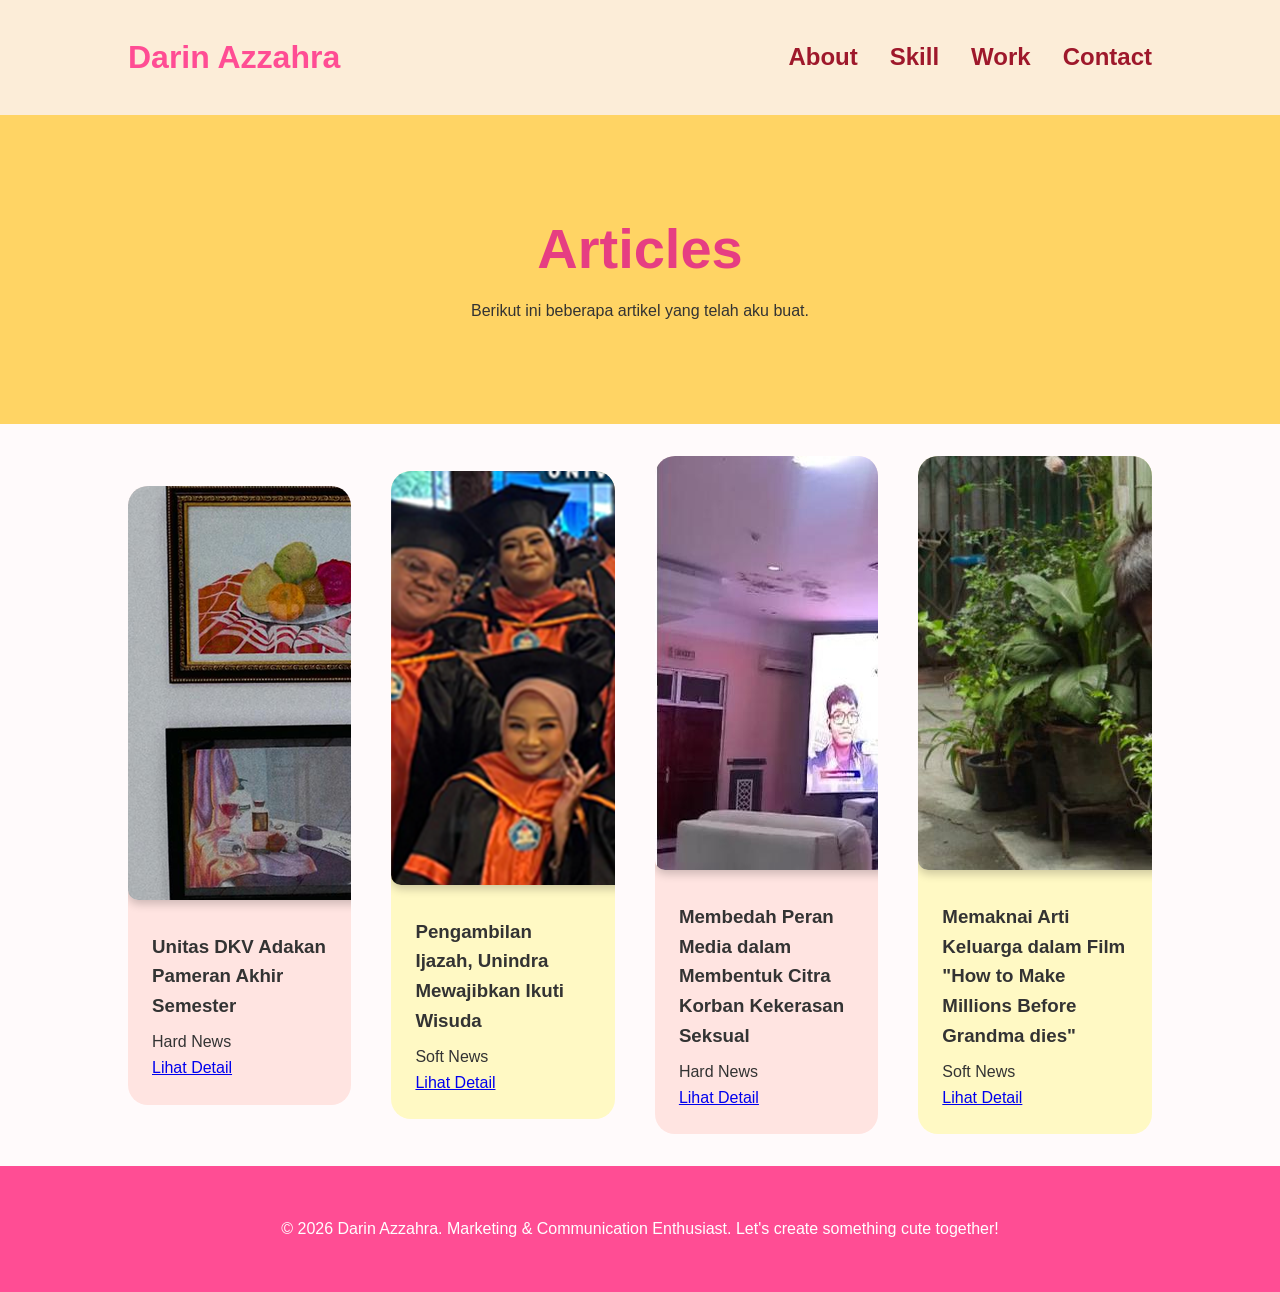
==== Articles.html @ 32db983e "Add files via upload Initial upload" ====
<!DOCTYPE html>
<html lang="id">
<head>
    <meta charset="UTF-8">
    <title>Articles</title>
    <link rel="stylesheet" href="style.css">
</head>
<body class="work-page">

    <nav>
        <div class="logo">Darin Azzahra</div>
        <ul>
            <li><a href="index.html#about">About</a></li>
            <li><a href="index.html#skill">Skill</a></li>
            <li><a href="index.html#work">Work</a></li>
            <li><a href="index.html#contact">Contact</a></li>
        </ul>
    </nav>

</body>
</html>

    <header class="hero">
        <h1><span class="pink-text">Articles</span></h1>
        <p>Berikut ini beberapa artikel yang telah aku buat.</p>
    </header>

    <section class="project">
        <div class="project-card pink-card"> 
            <div class="thumbnail"></div>
                <img src="Image/Untitled-2.png" class="thumbnail" alt="preview">
                <div class="project-info">
                    <h3>Unitas DKV Adakan Pameran Akhir Semester</h3>
                    <p>Hard News</p>
                    <a href="http://www.lpmprogress.com/post/unitas-dkv-adakan-pameran-akhir-semester">Lihat Detail</a>
                </div>
        </div>

        <div class="project-card yellow-card"> 
            <div class="thumbnail"></div>
                <img src="Image/thumbnail artikel 2.png" class="thumbnail" alt="preview">
                <div class="project-info">
                    <h3>Pengambilan Ijazah,
                    Unindra Mewajibkan Ikuti Wisuda</h3>
                    <p>Soft News</p>
                    <a href="http://www.lpmprogress.com/post/pengambilan-ijazah-unindra-mewajibkan-ikuti-wisuda">Lihat Detail</a>
                </div>
        </div>

        <div class="project-card pink-card"> 
            <div class="thumbnail"></div>
                <img src="Image/Untitled-3.png" class="thumbnail" alt="preview">
                <div class="project-info">
                    <h3>Membedah Peran Media dalam Membentuk Citra Korban Kekerasan Seksual</h3>
                    <p>Hard News</p>
                    <a href="http://www.lpmprogress.com/post/ketik-camp-public-forum-membedah-peran-media-dalam-membentuk-citra-korban-kekerasan-seksual">Lihat Detail</a>
                </div>
        </div>

        <div class="project-card yellow-card"> 
            <div class="thumbnail"></div>
                <img src="Image/how to make millions before grandma dies (2024).jpg" class="thumbnail" alt="preview">
                <div class="project-info">
                    <h3>Memaknai Arti Keluarga dalam Film
                    "How to Make Millions Before Grandma dies"</h3>
                    <p>Soft News</p>
                    <a href="http://www.lpmprogress.com/post/memaknai-arti-keluarga-dalam-film-how-to-make-millions-before-grandma-dies">Lihat Detail</a>
                </div>
        </div>
    </section>

   <footer>
        <p>© 2026 Darin Azzahra. Marketing & Communication Enthusiast. Let's create something cute together!</p>
    </footer>

</body>
</html>
---- style.css ----
/* Reset & Base Styles */
* {
    margin: 0;
    padding: 0;
    box-sizing: border-box;
}

body {
    font-family: 'Montserrat', sans-serif;
    background-color: #fffafb; 
    color: #333;
    line-height: 1.6;
}

/* Navigation */
nav {
    display: flex;
    background-color: #fcedd8;
    border-color: #9E182B;
    justify-content: space-between;
    padding: 2rem 10%;
    align-items: center;
}

.logo {
    font-weight: 900;
    font-size: 2.0rem;
    color: #ff4d94; 
}

nav ul {
    display: flex;
    list-style: none;
}

nav ul li {
    margin-left: 2rem;
}

nav ul li a {
    text-decoration: none;
    color: #9E182B;
    font-weight: 700;
    font-size: 1.5rem;
    transition: 0.3s;
    border: 15px;
    border-color: #9E182B;
}

nav ul li a:hover {
    color: #ffcc00; 
}

/* Hero Section */
.hero {
    text-align: center;
    padding: 100px 10%;
    background-color: #ffd464;
}

.hero h1 {
    font-size: 3.5rem;
    font-weight: 900;
    line-height: 1.2;
    margin-bottom: 1rem;
}

.hero-content p {
    font-size: 2.0rem;
    font-weight: 700
}

.highlight {
    color: #ff4d94;
    position: relative;
    z-index: 1;
}

.highlight::after {
    content: "";
    position: absolute;
    bottom: 5px;
    left: 0;
    width: 100%;
    height: 15px;
    background: #ffecb3; 
    z-index: -1;
}

/* About Section Styles */
.about-section {
    padding: 100px 10%;
    background-color: #fcedd8; 
    color: #9E182B;
    display: flex;
    justify-content: center;
    align-items: center;
    text-align: center;
}

.about-content {
    max-width: 700px;
}

.profile-frame {
    width: 150px;
    height: 150px;
    margin: 0 auto 2rem;
    border-radius: 50%;
    border: 5px solid #ff4d94; 
    padding: 5px;
    background: white;
}

.profile-frame img {
    width: 100%;
    height: 100%;
    border-radius: 50%;
    object-fit: cover;
}

.about-content h2 {
    font-size: 2.5rem;
    font-weight: 900;
    margin-bottom: 1.5rem;
}

.pink-text {
    color: #ff4d94;
}

.about-content p {
    font-size: 1.3rem;
    color: #555;
    margin-bottom: 2rem;
}

/* Skill Section Styles */
.skill-section {
    padding: 100px 10%;
    background-color: #fbf4eb; 
    color: #9E182B;
    display: flex;
    justify-content: center;
    align-items: center;
    text-align: center;
}

.skill-content {
    max-width: 700px;
}

.skill-content h2 {
    font-size: 2.5rem;
    font-weight: 900;
    margin-bottom: 1.5rem;
}

.skill-content h3 {
    font-size: 2.0rem;
    font-weight: 900;
    margin-bottom: 1.5rem;
    color: #ff4d94
}

.pink-text {
    color: #eafe77;
}

.skill-content p {
    font-size: 1.5rem;
    color: #555;
    margin-bottom: 2rem;
}

.image-container {
  display:inline-flex;     
  gap: 20px;         
}

.image-container img {
  width: 150px;
  border-radius: 10px;  
  box-shadow: 0 4px 10px rgba(0,0,0,0.2); 
}

.profile-frame {
    width: 150px;
    height: 150px;
    margin: 0 auto 2rem;
    border-radius: 50%;
    border: 5px solid #ff4d94; 
    padding: 5px;
    background: white;
}

/* Work Section Style */
.work-section {
    background-color: #fcedd8;
}

.work-content h2 {
    text-align: center;
    padding: 100px 10%;
    color: #9E182B;
    font-size: 2.5rem;
    font-weight: 900;
    margin-bottom: 1.5rem;
}

/* Portfolio Grid */
.portofolio-section{
    background-color: #fcedd8;
}

.portfolio-grid {
    display: grid;
    grid-template-columns: repeat(auto-fit, minmax(300px, 1fr));
    gap: 2rem;
    padding: 0 10% 100px 10%;
}

.project-card {
    border-radius: 20px;
    overflow: hidden;
    transition: transform 0.3s ease;
    cursor: pointer;
}

.project-card:hover {
    transform: translateY(-10px);
}

.pink-card { background-color: #ffe4e1; }
.yellow-card { background-color: #fff9c4; }

.project-image {
    height: 250px;
    background-color: rgba(255, 255, 255, 0.5); 
}

.project-info {
    padding: 1.5rem;
}

.project-info h3 {
    margin-bottom: 0.5rem;
    font-weight: 700;
}

/* Contact Section Styles */
.contact-section {
    padding: 100px 10%;
    background-color: #fbf4eb;
}

.contact-container {
    max-width: 1000px;
    margin: 0 auto;
}

.contact-header {
    text-align: center;
    margin-bottom: 50px;
}

.contact-header h2 {
    font-size: 3rem;
    font-weight: 900;
}

.highlight {
    color: #e63e82;
    position: relative;
    z-index: 1;
}

.contact-wrapper {
    display: grid;
    grid-template-columns: 1fr 1.5fr;
    gap: 40px;
    background: #ffffff;
    padding: 40px;
    border-radius: 30px;
    box-shadow: 0 20px 40px rgba(255, 77, 148, 0.1); 
    border: 3px solid #ffecb3; 
}

.info-item {
    display: flex;
    align-items: center;
    gap: 15px;
}

.info-item .icon {
    font-size: 1.5rem;
    background: #ffecb3; 
    padding: 10px;
    border-radius: 12px;
}

.pink-text{
    color: #e63e82
}

.info-item p {
    font-weight: 600;
    color: #444;
}

/* Form Styling */
.contact-form {
    display: flex;
    flex-direction: column;
    gap: 15px;
}

.form-group input, 
.form-group textarea {
    width: 100%;
    padding: 15px 20px;
    border: 2px solid #eee;
    border-radius: 15px;
    font-family: 'Montserrat', sans-serif;
    font-size: 1rem;
    transition: 0.3s;
    outline: none;
}

.form-group input:focus, 
.form-group textarea:focus {
    border-color: #ff4d94; 
    background-color: #fffafb;
}

.btn-send {
    background-color: #ffcc00; 
    color: #333;
    padding: 15px;
    border: none;
    border-radius: 15px;
    font-weight: 900;
    font-size: 1rem;
    cursor: pointer;
    transition: 0.3s;
    font-family: 'Montserrat', sans-serif;
}

.btn-send:hover {
    background-color: #ff4d94; 
    color: white;
    transform: translateY(-3px);
    box-shadow: 0 10px 20px rgba(255, 77, 148, 0.2);
}

/* Responsive */
@media (max-width: 850px) {
    .contact-wrapper {
        grid-template-columns: 1fr;
    }
    .contact-info {
        order: 2;
        text-align: center;
        align-items: center;
    }
}

.gallery {
  display: grid;
  grid-template-columns: repeat(3, 1fr);
  gap: 30px;
  padding: 20px 30px;
}

.gallery img {
  width: 100%;
}

img {
  border-radius: 10px; 
  box-shadow: 0 4px 10px rgba(0,0,0,0.2);
}

img p {
    text-align:end;
    margin-top: 10px;
    font-size: 16px;
}

/* Footer */
footer {
    text-align: center;
    padding: 50px;
    background-color: #ff4d94;
    color: white;
}

/* Responsive */
@media (max-width: 768px) {
    .hero h1 { font-size: 2.5rem; }
}

/* Info Kontak */
.contact-info {
    display: flex;
    flex-direction: column;
    justify-content: center;
    gap: 25px;
}

/* Dokumentasi Section 1*/
.project {
  display: flex;
  gap: 40px;
  align-items: center;
  padding: 2rem 10%
}

.project-img img {
  width: 400px;
  border-radius: 10px;
}

.project-desc {
  max-width: 500px;
}

.project:nth-child(even) {
  flex-direction: row-reverse;
}
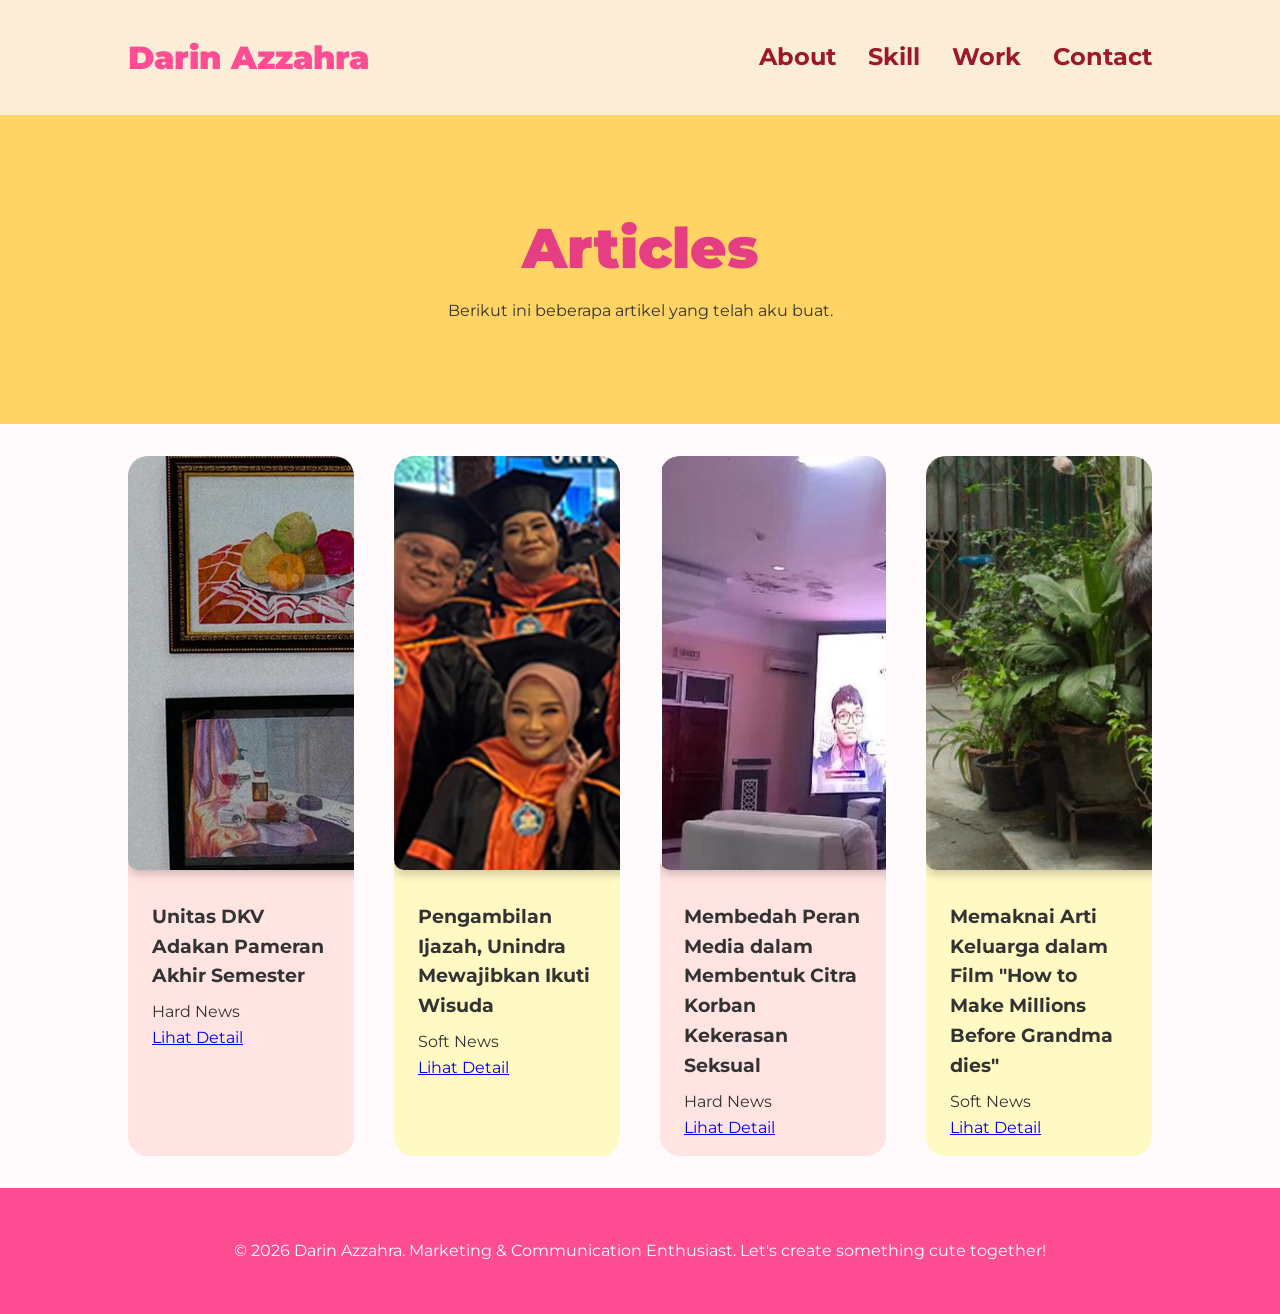
==== commit f86efc29: "Add files via upload" ====
--- a/Articles.html
+++ b/Articles.html
@@ -2,8 +2,10 @@
 <html lang="id">
 <head>
     <meta charset="UTF-8">
+    <meta name="viewport" content="width=device-width, initial-scale=1.0">
     <title>Articles</title>
     <link rel="stylesheet" href="style.css">
+    <link href="https://fonts.googleapis.com/css2?family=Montserrat:wght@400;700;900&display=swap" rel="stylesheet">
 </head>
 <body class="work-page">
 
@@ -16,9 +18,6 @@
             <li><a href="index.html#contact">Contact</a></li>
         </ul>
     </nav>
-
-</body>
-</html>
 
     <header class="hero">
         <h1><span class="pink-text">Articles</span></h1>
--- a/style.css
+++ b/style.css
@@ -225,6 +225,8 @@
     overflow: hidden;
     transition: transform 0.3s ease;
     cursor: pointer;
+    height: 700px;
+    width: 500px;
 }
 
 .project-card:hover {
@@ -236,6 +238,7 @@
 
 .project-image {
     height: 250px;
+    width: 250px;
     background-color: rgba(255, 255, 255, 0.5); 
 }
 
@@ -429,3 +432,73 @@
   flex-direction: row-reverse;
 }
 
+
+
+/* Pengaturan Animasi Background */
+.bg-animation {
+    position: absolute;
+    top: 0;
+    left: 0;
+    width: 100%;
+    height: 100%;
+    z-index: 1;
+}
+
+.shape {
+    position: absolute;
+    filter: blur(20px); /* Membuat efek soft/lucu agar tidak mengganggu mata */
+    opacity: 0.4;
+    animation: floating 15s infinite alternate ease-in-out;
+}
+
+/* Variasi Warna dan Posisi */
+.circle-pink {
+    width: 150px; height: 150px;
+    background: #FFADBC; /* Soft Pink */
+    border-radius: 50%;
+    top: 10%; left: 10%;
+}
+
+.circle-yellow {
+    width: 200px; height: 200px;
+    background: #FFE69A; /* Soft Yellow */
+    border-radius: 50%;
+    bottom: 15%; right: 10%;
+    animation-delay: -2s;
+}
+
+.square-pink {
+    width: 100px; height: 100px;
+    background: #FF85A1;
+    top: 60%; left: 20%;
+    border-radius: 20px;
+    animation-delay: -5s;
+}
+
+.square-yellow {
+    width: 80px; height: 80px;
+    background: #FFD93D;
+    top: 20%; right: 25%;
+    border-radius: 15px;
+    animation-delay: -3s;
+}
+
+.blob-pink {
+    width: 250px; height: 200px;
+    background: #FFC0D9;
+    border-radius: 40% 60% 70% 30% / 40% 50% 60% 50%;
+    bottom: -50px; left: 40%;
+}
+
+/* Keyframes untuk gerakan lucu */
+@keyframes floating {
+    0% {
+        transform: translate(0, 0) rotate(0deg) scale(1);
+    }
+    50% {
+        transform: translate(30px, -50px) rotate(10deg) scale(1.1);
+    }
+    100% {
+        transform: translate(-20px, 20px) rotate(-10deg) scale(1);
+    }
+}
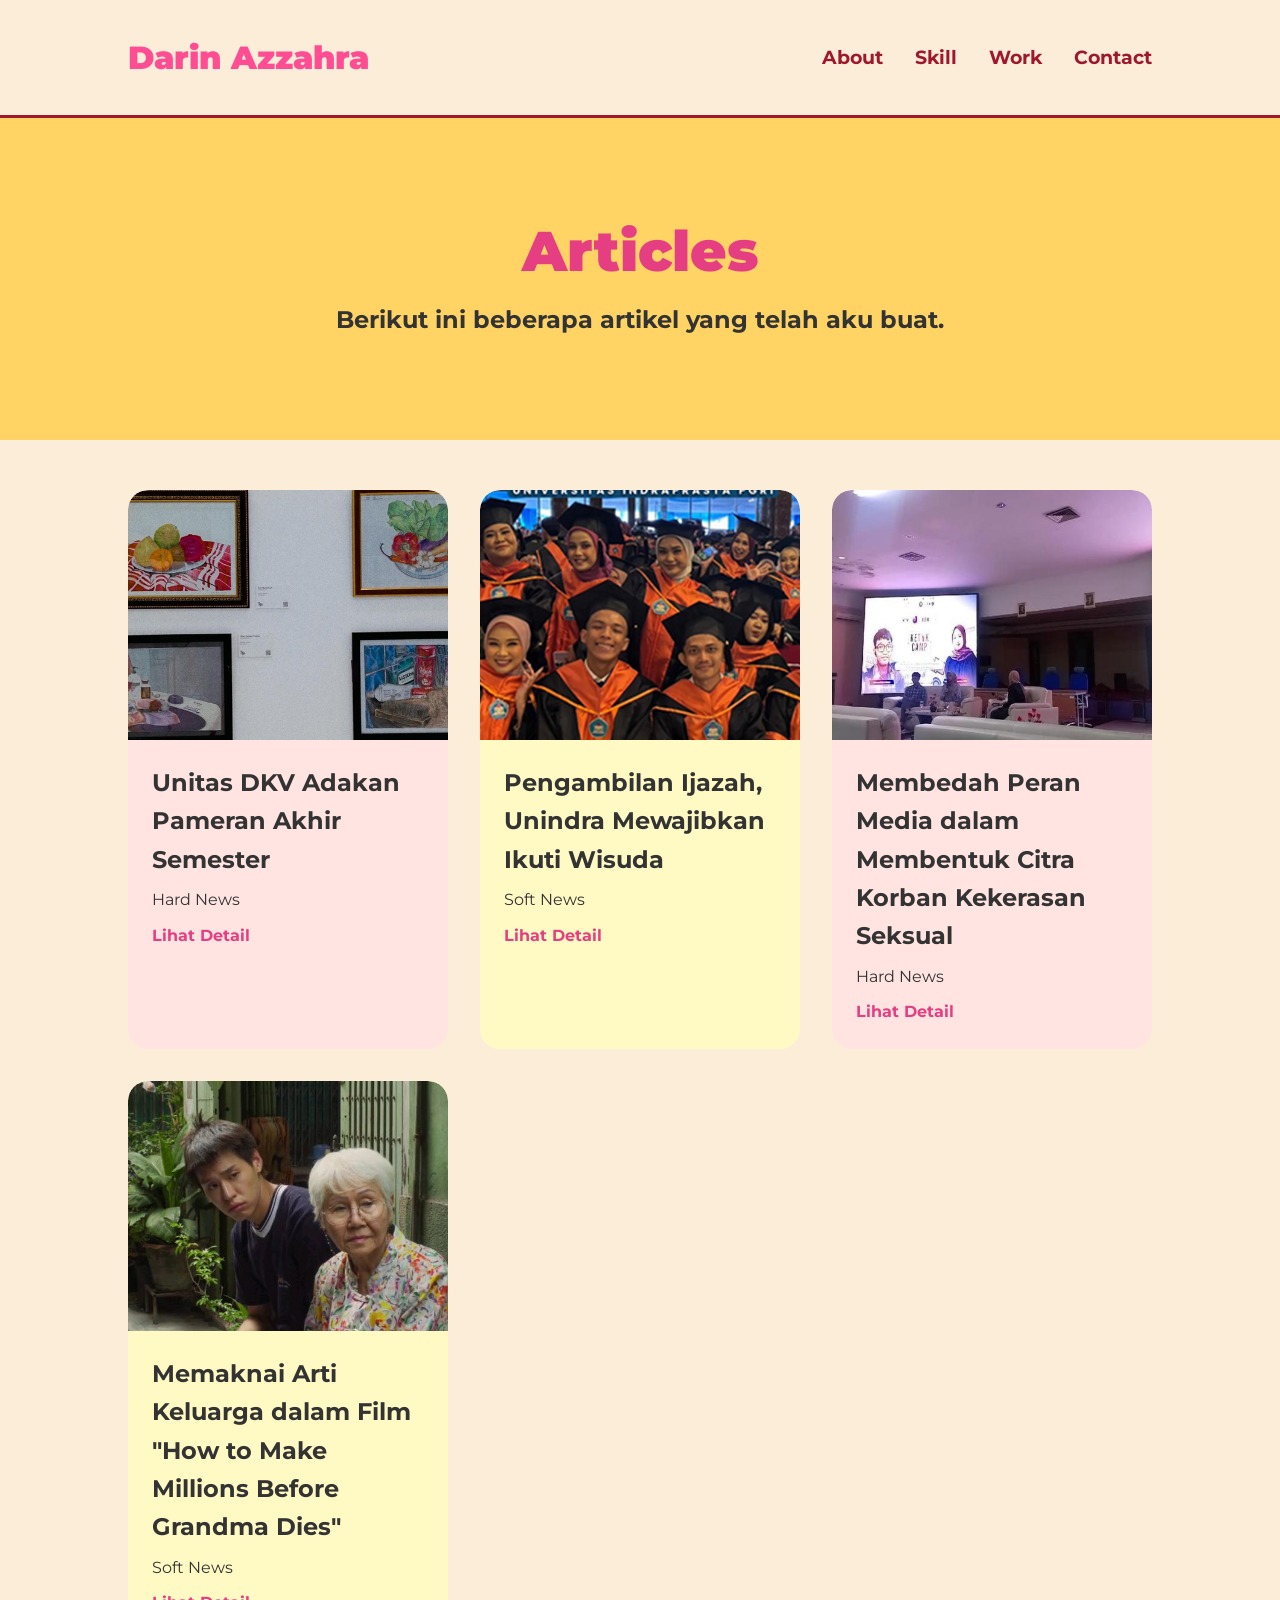
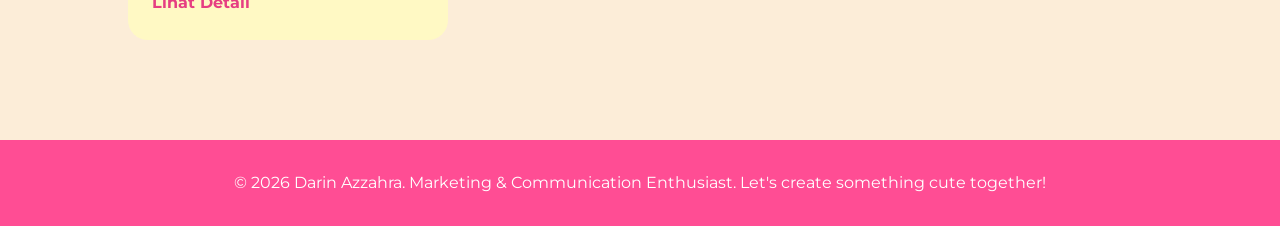
==== commit afd53c1e: "Add files via upload" ====
--- a/Articles.html
+++ b/Articles.html
@@ -2,8 +2,10 @@
 <html lang="id">
 <head>
     <meta charset="UTF-8">
+    <!-- Ini syarat wajib agar tidak zoom-out di HP -->
     <meta name="viewport" content="width=device-width, initial-scale=1.0">
-    <title>Articles</title>
+    <title>Articles - Portofolio</title>
+    <!-- Memanggil CSS utama yang sama -->
     <link rel="stylesheet" href="style.css">
     <link href="https://fonts.googleapis.com/css2?family=Montserrat:wght@400;700;900&display=swap" rel="stylesheet">
 </head>
@@ -12,6 +14,7 @@
     <nav>
         <div class="logo">Darin Azzahra</div>
         <ul>
+            <!-- Link sudah benar kembali ke index.html -->
             <li><a href="index.html#about">About</a></li>
             <li><a href="index.html#skill">Skill</a></li>
             <li><a href="index.html#work">Work</a></li>
@@ -24,58 +27,55 @@
         <p>Berikut ini beberapa artikel yang telah aku buat.</p>
     </header>
 
-    <section class="project">
-        <div class="project-card pink-card"> 
-            <div class="thumbnail"></div>
-                <img src="Image/Untitled-2.png" class="thumbnail" alt="preview">
+    <!-- Menggunakan class work-section sebagai background -->
+    <section class="work-section" style="padding-top: 50px;">
+        
+        <!-- MENGGUNAKAN PORTFOLIO-GRID AGAR RESPONSIVE (1 kolom di HP, berjejer di PC) -->
+        <div class="portfolio-grid">
+            
+            <div class="project-card pink-card"> 
+                <!-- Menghapus <div class="thumbnail"> yang dobel/kosong, langsung pakai img saja -->
+                <img src="Image/Untitled-2.png" class="thumbnail" alt="Unitas DKV" onerror="this.src='https://via.placeholder.com/400x250/ff85a1/ffffff?text=Unitas+DKV'">
                 <div class="project-info">
                     <h3>Unitas DKV Adakan Pameran Akhir Semester</h3>
                     <p>Hard News</p>
-                    <a href="http://www.lpmprogress.com/post/unitas-dkv-adakan-pameran-akhir-semester">Lihat Detail</a>
+                    <a href="http://www.lpmprogress.com/post/unitas-dkv-adakan-pameran-akhir-semester" target="_blank">Lihat Detail</a>
                 </div>
-        </div>
+            </div>
 
-        <div class="project-card yellow-card"> 
-            <div class="thumbnail"></div>
-                <img src="Image/thumbnail artikel 2.png" class="thumbnail" alt="preview">
+            <div class="project-card yellow-card"> 
+                <img src="Image/thumbnail artikel 2.png" class="thumbnail" alt="Pengambilan Ijazah" onerror="this.src='https://via.placeholder.com/400x250/ffd93d/ffffff?text=Pengambilan+Ijazah'">
                 <div class="project-info">
-                    <h3>Pengambilan Ijazah,
-                    Unindra Mewajibkan Ikuti Wisuda</h3>
+                    <h3>Pengambilan Ijazah, Unindra Mewajibkan Ikuti Wisuda</h3>
                     <p>Soft News</p>
-                    <a href="http://www.lpmprogress.com/post/pengambilan-ijazah-unindra-mewajibkan-ikuti-wisuda">Lihat Detail</a>
+                    <a href="http://www.lpmprogress.com/post/pengambilan-ijazah-unindra-mewajibkan-ikuti-wisuda" target="_blank">Lihat Detail</a>
                 </div>
-        </div>
+            </div>
 
-        <div class="project-card pink-card"> 
-            <div class="thumbnail"></div>
-                <img src="Image/Untitled-3.png" class="thumbnail" alt="preview">
+            <div class="project-card pink-card"> 
+                <img src="Image/Untitled-3.png" class="thumbnail" alt="Membedah Peran Media" onerror="this.src='https://via.placeholder.com/400x250/ff85a1/ffffff?text=Peran+Media'">
                 <div class="project-info">
                     <h3>Membedah Peran Media dalam Membentuk Citra Korban Kekerasan Seksual</h3>
                     <p>Hard News</p>
-                    <a href="http://www.lpmprogress.com/post/ketik-camp-public-forum-membedah-peran-media-dalam-membentuk-citra-korban-kekerasan-seksual">Lihat Detail</a>
+                    <a href="http://www.lpmprogress.com/post/ketik-camp-public-forum-membedah-peran-media-dalam-membentuk-citra-korban-kekerasan-seksual" target="_blank">Lihat Detail</a>
                 </div>
-        </div>
+            </div>
 
-        <div class="project-card yellow-card"> 
-            <div class="thumbnail"></div>
-                <img src="Image/how to make millions before grandma dies (2024).jpg" class="thumbnail" alt="preview">
+            <div class="project-card yellow-card"> 
+                <img src="Image/how to make millions before grandma dies (2024).jpg" class="thumbnail" alt="Review Film" onerror="this.src='https://via.placeholder.com/400x250/ffd93d/ffffff?text=Review+Film'">
                 <div class="project-info">
-                    <h3>Memaknai Arti Keluarga dalam Film
-                    "How to Make Millions Before Grandma dies"</h3>
+                    <h3>Memaknai Arti Keluarga dalam Film "How to Make Millions Before Grandma Dies"</h3>
                     <p>Soft News</p>
-                    <a href="http://www.lpmprogress.com/post/memaknai-arti-keluarga-dalam-film-how-to-make-millions-before-grandma-dies">Lihat Detail</a>
+                    <a href="http://www.lpmprogress.com/post/memaknai-arti-keluarga-dalam-film-how-to-make-millions-before-grandma-dies" target="_blank">Lihat Detail</a>
                 </div>
+            </div>
+
         </div>
     </section>
 
    <footer>
-        <p>© 2026 Darin Azzahra. Marketing & Communication Enthusiast. Let's create something cute together!</p>
-    </footer>
+       <p>© 2026 Darin Azzahra. Marketing & Communication Enthusiast. Let's create something cute together!</p>
+   </footer>
 
 </body>
-</html>
-
-
-    
-
-
+</html>
--- a/style.css
+++ b/style.css
@@ -1,4 +1,6 @@
-/* Reset & Base Styles */
+/* ====================================================
+   RESET & BASE STYLES
+   ==================================================== */
 * {
     margin: 0;
     padding: 0;
@@ -10,13 +12,23 @@
     background-color: #fffafb; 
     color: #333;
     line-height: 1.6;
-}
-
-/* Navigation */
+    overflow-x: hidden; /* Mencegah scroll ke samping */
+}
+
+img {
+    max-width: 100%; /* Mencegah gambar keluar dari container */
+    height: auto;
+    border-radius: 10px; 
+    box-shadow: 0 4px 10px rgba(0,0,0,0.2);
+}
+
+/* ====================================================
+   NAVIGATION
+   ==================================================== */
 nav {
     display: flex;
     background-color: #fcedd8;
-    border-color: #9E182B;
+    border-bottom: 3px solid #9E182B; /* Perbaikan border */
     justify-content: space-between;
     padding: 2rem 10%;
     align-items: center;
@@ -31,6 +43,7 @@
 nav ul {
     display: flex;
     list-style: none;
+    flex-wrap: wrap; /* Agar bisa turun ke bawah jika sempit */
 }
 
 nav ul li {
@@ -41,21 +54,23 @@
     text-decoration: none;
     color: #9E182B;
     font-weight: 700;
-    font-size: 1.5rem;
+    font-size: 1.2rem; /* Dikecilkan sedikit agar lebih rapi */
     transition: 0.3s;
-    border: 15px;
-    border-color: #9E182B;
 }
 
 nav ul li a:hover {
     color: #ffcc00; 
 }
 
-/* Hero Section */
+/* ====================================================
+   HERO SECTION
+   ==================================================== */
 .hero {
+    position: relative; /* Ditambahkan agar animasi tidak bocor */
     text-align: center;
     padding: 100px 10%;
     background-color: #ffd464;
+    overflow: hidden;
 }
 
 .hero h1 {
@@ -63,11 +78,15 @@
     font-weight: 900;
     line-height: 1.2;
     margin-bottom: 1rem;
-}
-
-.hero-content p {
-    font-size: 2.0rem;
-    font-weight: 700
+    position: relative;
+    z-index: 2;
+}
+
+.hero p {
+    font-size: 1.5rem; /* Disesuaikan */
+    font-weight: 700;
+    position: relative;
+    z-index: 2;
 }
 
 .highlight {
@@ -87,7 +106,9 @@
     z-index: -1;
 }
 
-/* About Section Styles */
+/* ====================================================
+   ABOUT SECTION
+   ==================================================== */
 .about-section {
     padding: 100px 10%;
     background-color: #fcedd8; 
@@ -110,6 +131,7 @@
     border: 5px solid #ff4d94; 
     padding: 5px;
     background: white;
+    box-shadow: none; /* Menghapus shadow dari base img */
 }
 
 .profile-frame img {
@@ -117,25 +139,47 @@
     height: 100%;
     border-radius: 50%;
     object-fit: cover;
+    box-shadow: none; /* Mencegah shadow menumpuk */
 }
 
 .about-content h2 {
     font-size: 2.5rem;
     font-weight: 900;
     margin-bottom: 1.5rem;
-}
-
-.pink-text {
-    color: #ff4d94;
+    align-items: center;
 }
 
 .about-content p {
-    font-size: 1.3rem;
+    font-size: 1.1rem; /* Disesuaikan agar mudah dibaca */
     color: #555;
     margin-bottom: 2rem;
 }
 
-/* Skill Section Styles */
+.social-container {
+  display: flex;
+  gap: 12px; /* Jarak antar tombol secara horizontal */
+  margin-top: 10px; /* Jarak tambahan dari teks deskripsi */
+}
+
+.social-btn {
+  text-decoration: none;
+  padding: 8px 20px;
+  border: 2px solid #000;
+  color: #000;
+  font-weight: bold;
+  transition: 0.3s;
+  align-items: center;
+  justify-content: center;
+}
+
+.social-btn:hover {
+  background-color: #af0f62;
+  color: #fff;
+}
+
+/* ====================================================
+   SKILL SECTION
+   ==================================================== */
 .skill-section {
     padding: 100px 10%;
     background-color: #fbf4eb; 
@@ -157,65 +201,48 @@
 }
 
 .skill-content h3 {
-    font-size: 2.0rem;
-    font-weight: 900;
-    margin-bottom: 1.5rem;
-    color: #ff4d94
-}
-
-.pink-text {
-    color: #eafe77;
+    font-size: 1.8rem;
+    font-weight: 900;
+    margin-bottom: 1rem;
+    margin-top: 1.5rem;
+    color: #ff4d94;
 }
 
 .skill-content p {
-    font-size: 1.5rem;
+    font-size: 1.2rem;
     color: #555;
     margin-bottom: 2rem;
 }
 
 .image-container {
-  display:inline-flex;     
-  gap: 20px;         
+    display: flex; /* Ganti dari inline-flex ke flex */
+    flex-wrap: wrap; /* Agar gambar turun ke bawah di HP */
+    justify-content: center;
+    gap: 20px;         
 }
 
 .image-container img {
-  width: 150px;
-  border-radius: 10px;  
-  box-shadow: 0 4px 10px rgba(0,0,0,0.2); 
-}
-
-.profile-frame {
-    width: 150px;
-    height: 150px;
-    margin: 0 auto 2rem;
-    border-radius: 50%;
-    border: 5px solid #ff4d94; 
-    padding: 5px;
-    background: white;
-}
-
-/* Work Section Style */
+    width: 100px; /* Diperkecil sedikit agar muat berjajar */
+}
+
+/* ====================================================
+   WORK / PORTFOLIO SECTION
+   ==================================================== */
 .work-section {
     background-color: #fcedd8;
 }
 
 .work-content h2 {
     text-align: center;
-    padding: 100px 10%;
+    padding: 100px 10% 50px 10%;
     color: #9E182B;
     font-size: 2.5rem;
     font-weight: 900;
-    margin-bottom: 1.5rem;
-}
-
-/* Portfolio Grid */
-.portofolio-section{
-    background-color: #fcedd8;
 }
 
 .portfolio-grid {
     display: grid;
-    grid-template-columns: repeat(auto-fit, minmax(300px, 1fr));
+    grid-template-columns: repeat(auto-fit, minmax(280px, 1fr)); /* Responsif grid */
     gap: 2rem;
     padding: 0 10% 100px 10%;
 }
@@ -225,8 +252,10 @@
     overflow: hidden;
     transition: transform 0.3s ease;
     cursor: pointer;
-    height: 700px;
-    width: 500px;
+    width: 100%; /* PERBAIKAN: Hapus fixed width 500px */
+    height: 100%; /* PERBAIKAN: Hapus fixed height 700px */
+    display: flex;
+    flex-direction: column;
 }
 
 .project-card:hover {
@@ -236,30 +265,49 @@
 .pink-card { background-color: #ffe4e1; }
 .yellow-card { background-color: #fff9c4; }
 
-.project-image {
+.thumbnail {
+    width: 100%;
     height: 250px;
-    width: 250px;
-    background-color: rgba(255, 255, 255, 0.5); 
+    object-fit: cover;
+    border-radius: 20px 20px 0 0; /* Hanya lengkung di atas */
+    box-shadow: none; /* Hapus shadow bawaan img */
 }
 
 .project-info {
     padding: 1.5rem;
+    flex-grow: 1; /* Mendorong tombol ke bawah */
 }
 
 .project-info h3 {
     margin-bottom: 0.5rem;
     font-weight: 700;
-}
-
-/* Contact Section Styles */
+    font-size: 1.5rem;
+    color: #333;
+}
+
+.project-info a {
+    display: inline-block;
+    margin-top: 10px;
+    color: #e63e82;
+    font-weight: bold;
+    text-decoration: none;
+}
+
+/* ====================================================
+   CONTACT SECTION
+   ==================================================== */
 .contact-section {
     padding: 100px 10%;
     background-color: #fbf4eb;
+    position: relative; /* Untuk animasi background */
+    overflow: hidden;
 }
 
 .contact-container {
     max-width: 1000px;
     margin: 0 auto;
+    position: relative;
+    z-index: 2;
 }
 
 .contact-header {
@@ -272,10 +320,8 @@
     font-weight: 900;
 }
 
-.highlight {
+.pink-text {
     color: #e63e82;
-    position: relative;
-    z-index: 1;
 }
 
 .contact-wrapper {
@@ -289,6 +335,13 @@
     border: 3px solid #ffecb3; 
 }
 
+.contact-info {
+    display: flex;
+    flex-direction: column;
+    justify-content: center;
+    gap: 25px;
+}
+
 .info-item {
     display: flex;
     align-items: center;
@@ -302,16 +355,11 @@
     border-radius: 12px;
 }
 
-.pink-text{
-    color: #e63e82
-}
-
 .info-item p {
     font-weight: 600;
     color: #444;
 }
 
-/* Form Styling */
 .contact-form {
     display: flex;
     flex-direction: column;
@@ -356,112 +404,46 @@
     box-shadow: 0 10px 20px rgba(255, 77, 148, 0.2);
 }
 
-/* Responsive */
-@media (max-width: 850px) {
-    .contact-wrapper {
-        grid-template-columns: 1fr;
-    }
-    .contact-info {
-        order: 2;
-        text-align: center;
-        align-items: center;
-    }
-}
-
-.gallery {
-  display: grid;
-  grid-template-columns: repeat(3, 1fr);
-  gap: 30px;
-  padding: 20px 30px;
-}
-
-.gallery img {
-  width: 100%;
-}
-
-img {
-  border-radius: 10px; 
-  box-shadow: 0 4px 10px rgba(0,0,0,0.2);
-}
-
-img p {
-    text-align:end;
-    margin-top: 10px;
-    font-size: 16px;
-}
-
-/* Footer */
+/* ====================================================
+   FOOTER
+   ==================================================== */
 footer {
     text-align: center;
-    padding: 50px;
+    padding: 30px 10%;
     background-color: #ff4d94;
     color: white;
 }
 
-/* Responsive */
-@media (max-width: 768px) {
-    .hero h1 { font-size: 2.5rem; }
-}
-
-/* Info Kontak */
-.contact-info {
-    display: flex;
-    flex-direction: column;
-    justify-content: center;
-    gap: 25px;
-}
-
-/* Dokumentasi Section 1*/
-.project {
-  display: flex;
-  gap: 40px;
-  align-items: center;
-  padding: 2rem 10%
-}
-
-.project-img img {
-  width: 400px;
-  border-radius: 10px;
-}
-
-.project-desc {
-  max-width: 500px;
-}
-
-.project:nth-child(even) {
-  flex-direction: row-reverse;
-}
-
-
-
-/* Pengaturan Animasi Background */
-.bg-animation {
+/* ====================================================
+   BACKGROUND ANIMATION
+   ==================================================== */
+.header-bg-animation, .content-bg-animation {
     position: absolute;
     top: 0;
     left: 0;
     width: 100%;
     height: 100%;
     z-index: 1;
+    pointer-events: none; /* Mencegah animasi menutupi klik tombol */
 }
 
 .shape {
     position: absolute;
-    filter: blur(20px); /* Membuat efek soft/lucu agar tidak mengganggu mata */
+    filter: blur(20px); 
     opacity: 0.4;
     animation: floating 15s infinite alternate ease-in-out;
 }
 
-/* Variasi Warna dan Posisi */
 .circle-pink {
     width: 150px; height: 150px;
-    background: #FFADBC; /* Soft Pink */
+    background: #FFADBC; 
     border-radius: 50%;
     top: 10%; left: 10%;
 }
 
 .circle-yellow {
     width: 200px; height: 200px;
-    background: #FFE69A; /* Soft Yellow */
+    background: #FFE69A; 
     border-radius: 50%;
     bottom: 15%; right: 10%;
     animation-delay: -2s;
@@ -490,15 +472,68 @@
     bottom: -50px; left: 40%;
 }
 
-/* Keyframes untuk gerakan lucu */
 @keyframes floating {
-    0% {
-        transform: translate(0, 0) rotate(0deg) scale(1);
-    }
-    50% {
-        transform: translate(30px, -50px) rotate(10deg) scale(1.1);
-    }
-    100% {
-        transform: translate(-20px, 20px) rotate(-10deg) scale(1);
+    0% { transform: translate(0, 0) rotate(0deg) scale(1); }
+    50% { transform: translate(30px, -50px) rotate(10deg) scale(1.1); }
+    100% { transform: translate(-20px, 20px) rotate(-10deg) scale(1); }
+}
+
+/* ====================================================
+   MEDIA QUERIES (MOBILE RESPONSIVE FIXES)
+   ==================================================== */
+@media (max-width: 850px) {
+    .contact-wrapper {
+        grid-template-columns: 1fr;
+    }
+    .contact-info {
+        order: 2;
+        text-align: center;
+        align-items: center;
+    }
+    .info-item {
+        flex-direction: column; /* Icon di atas teks di HP */
+        gap: 5px;
+    }
+}
+
+@media (max-width: 768px) {
+    /* Navigasi menjadi tumpuk */
+    nav {
+        flex-direction: column;
+        gap: 20px;
+        padding: 1.5rem 5%;
+    }
+    nav ul li {
+        margin-left: 0;
+        margin: 5px 10px;
+    }
+
+    /* Mengecilkan Hero Text */
+    .hero {
+        padding: 60px 5%;
+    }
+    .hero h1 { 
+        font-size: 2.2rem; 
+    }
+    .hero p {
+        font-size: 1.1rem;
+    }
+
+    /* Menyesuaikan padding tiap section agar tidak terlalu sempit di HP */
+    .about-section, .skill-section, .work-content h2, .contact-section {
+        padding: 60px 5%;
+    }
+
+    .portfolio-grid {
+        padding: 0 5% 60px 5%;
+        grid-template-columns: 1fr; /* 1 kolom di HP */
+    }
+
+    .about-content h2, .skill-content h2, .work-content h2 {
+        font-size: 2rem;
+    }
+
+    .contact-header h2 {
+        font-size: 2.2rem;
     }
 }
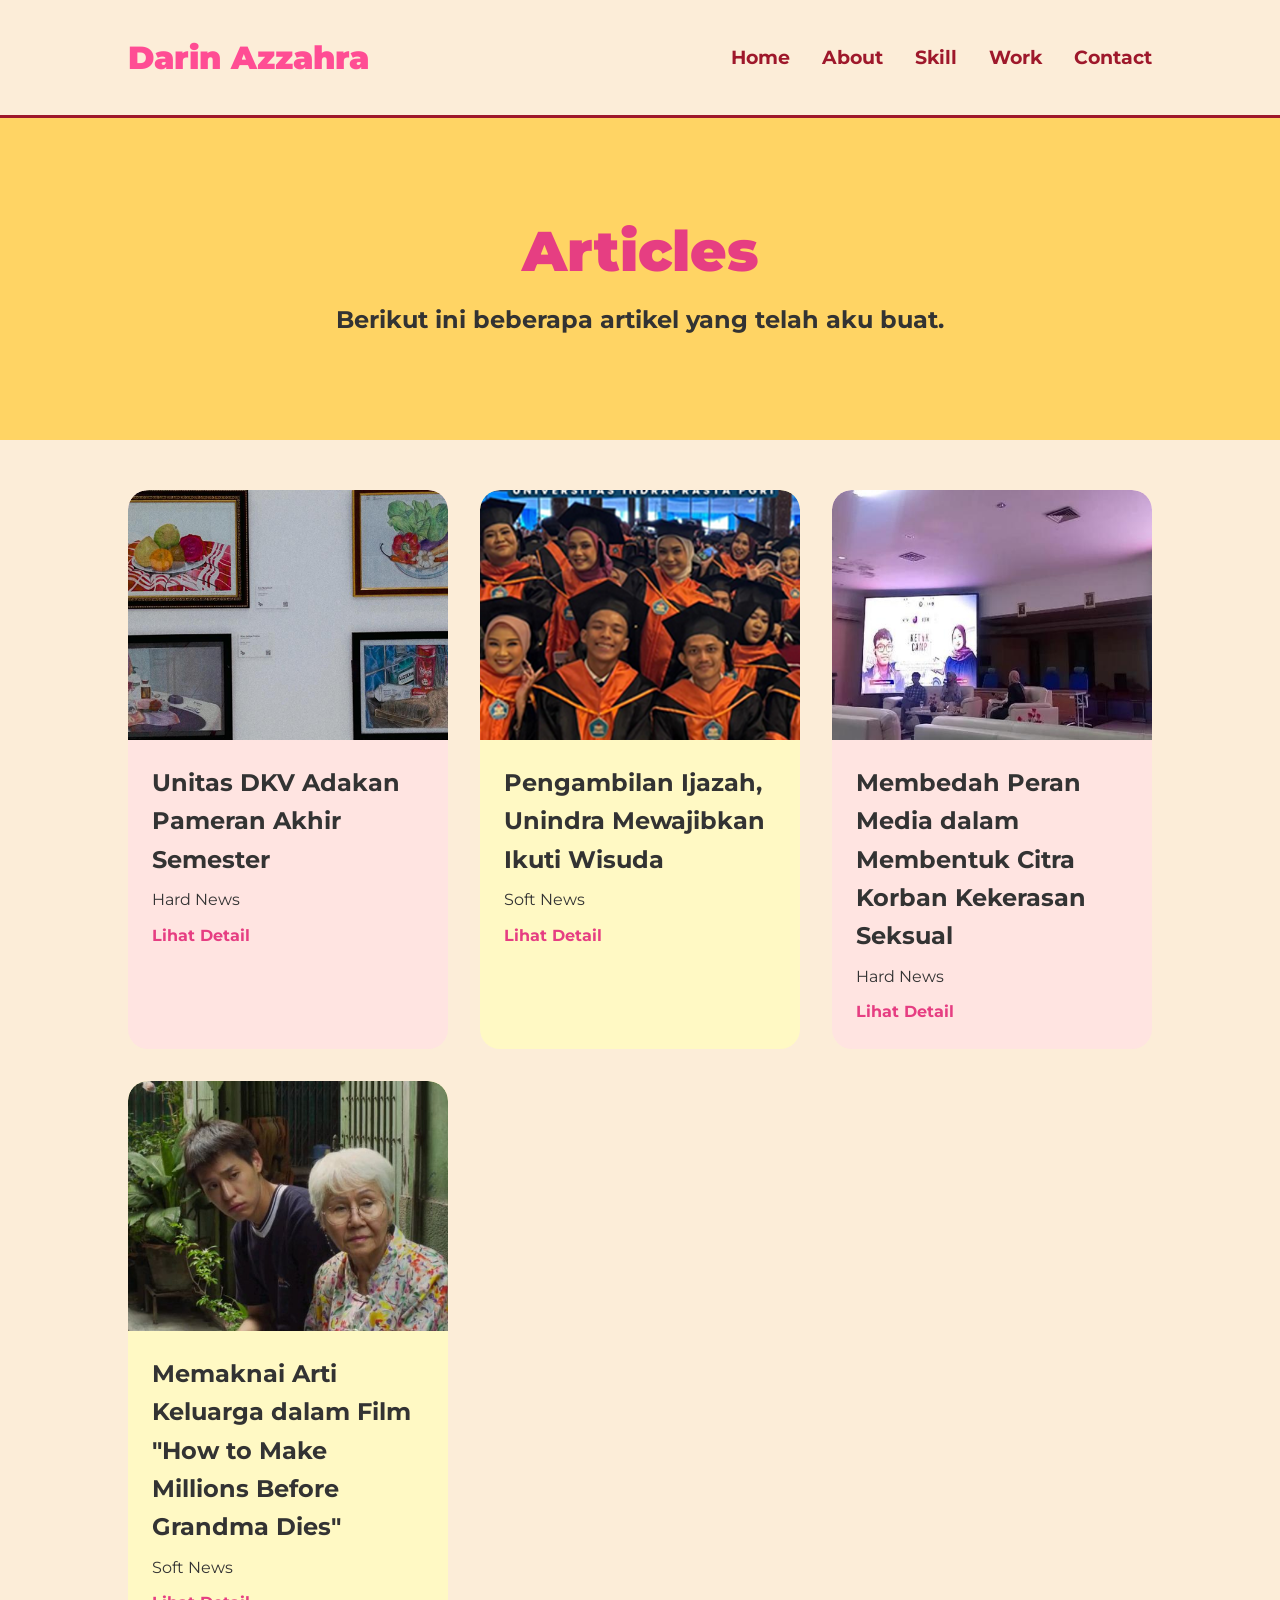
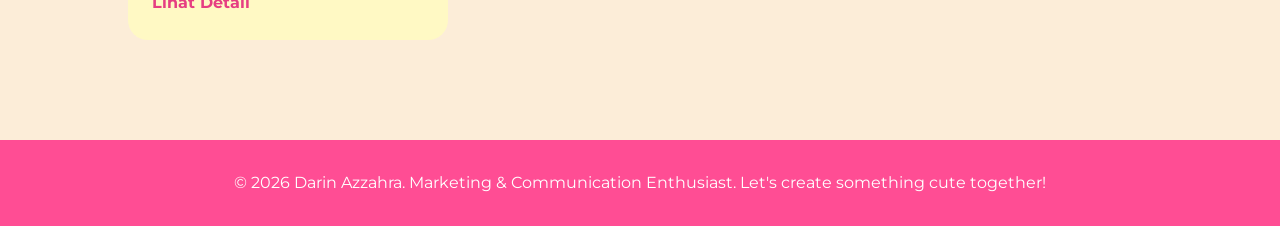
==== commit 6609ec50: "Add files via upload" ====
--- a/Articles.html
+++ b/Articles.html
@@ -15,6 +15,7 @@
         <div class="logo">Darin Azzahra</div>
         <ul>
             <!-- Link sudah benar kembali ke index.html -->
+            <li><a href="index.html#home">Home</a></li>
             <li><a href="index.html#about">About</a></li>
             <li><a href="index.html#skill">Skill</a></li>
             <li><a href="index.html#work">Work</a></li>
